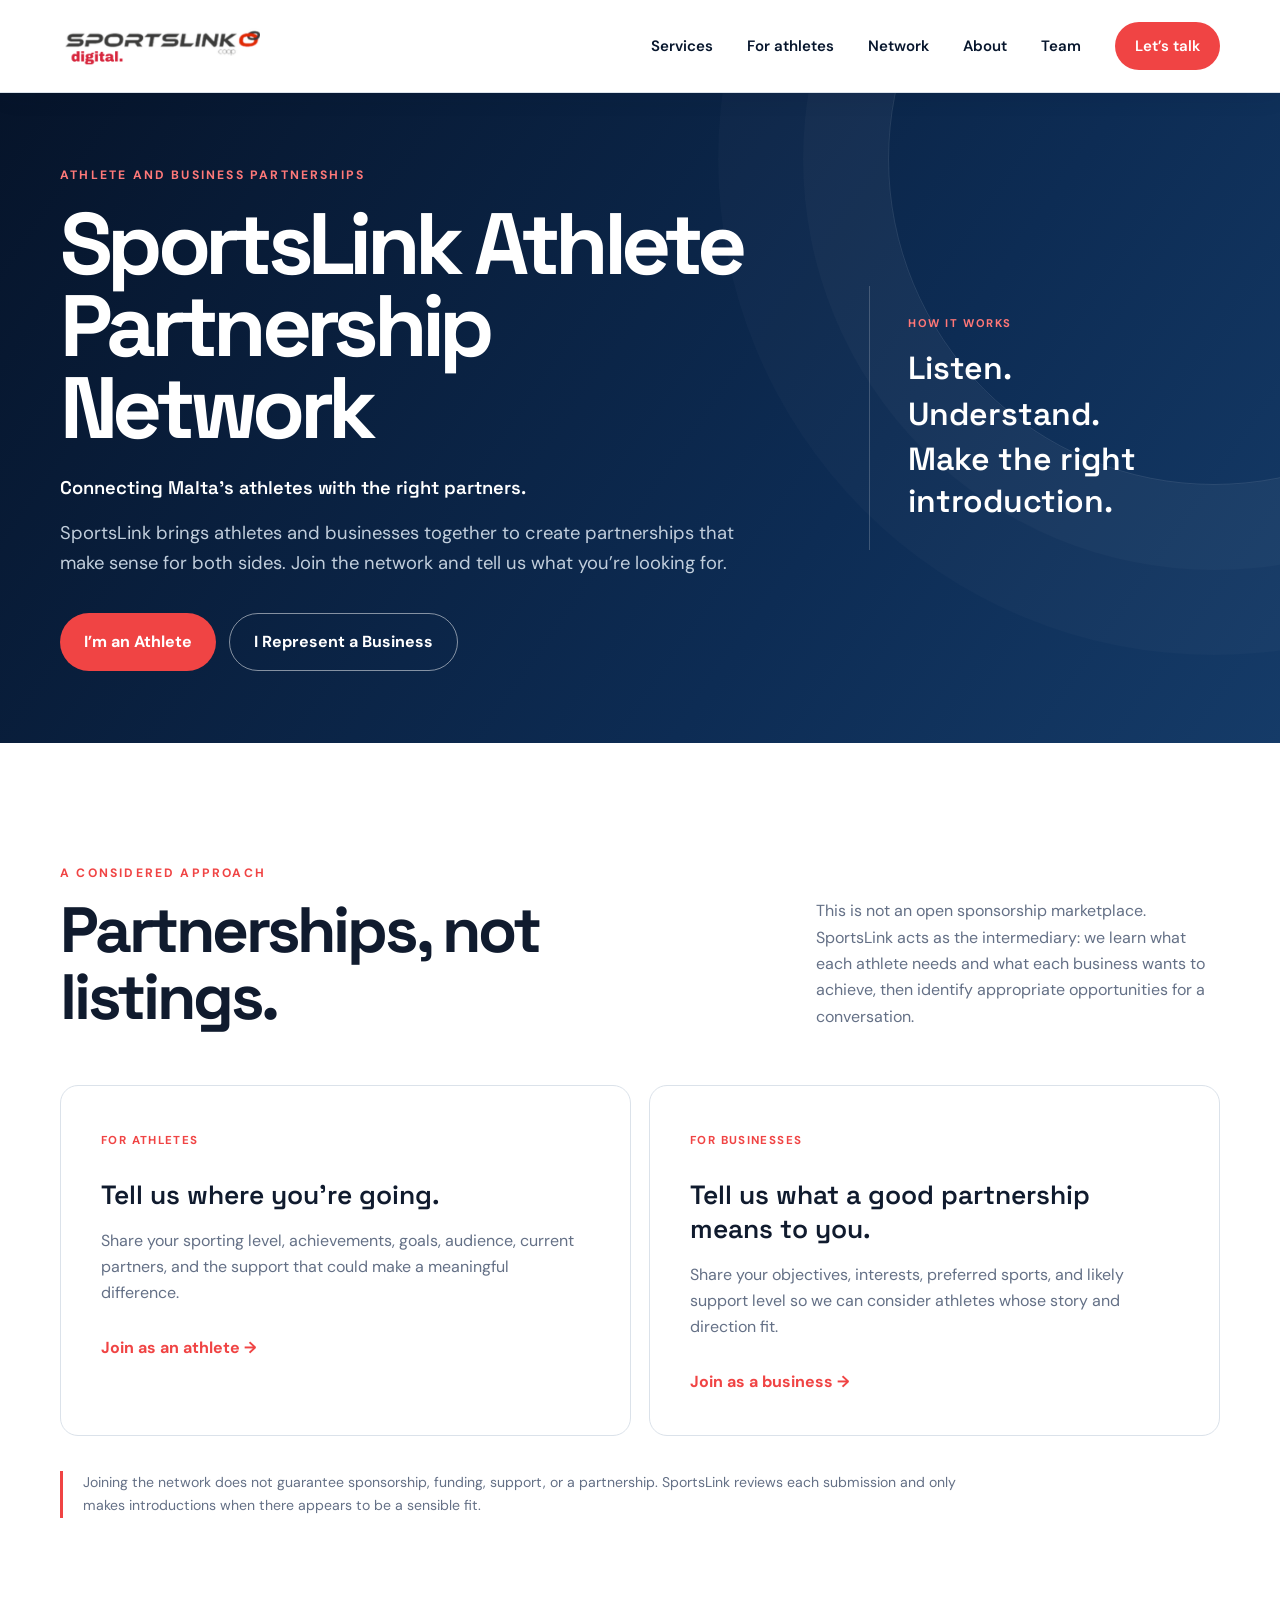
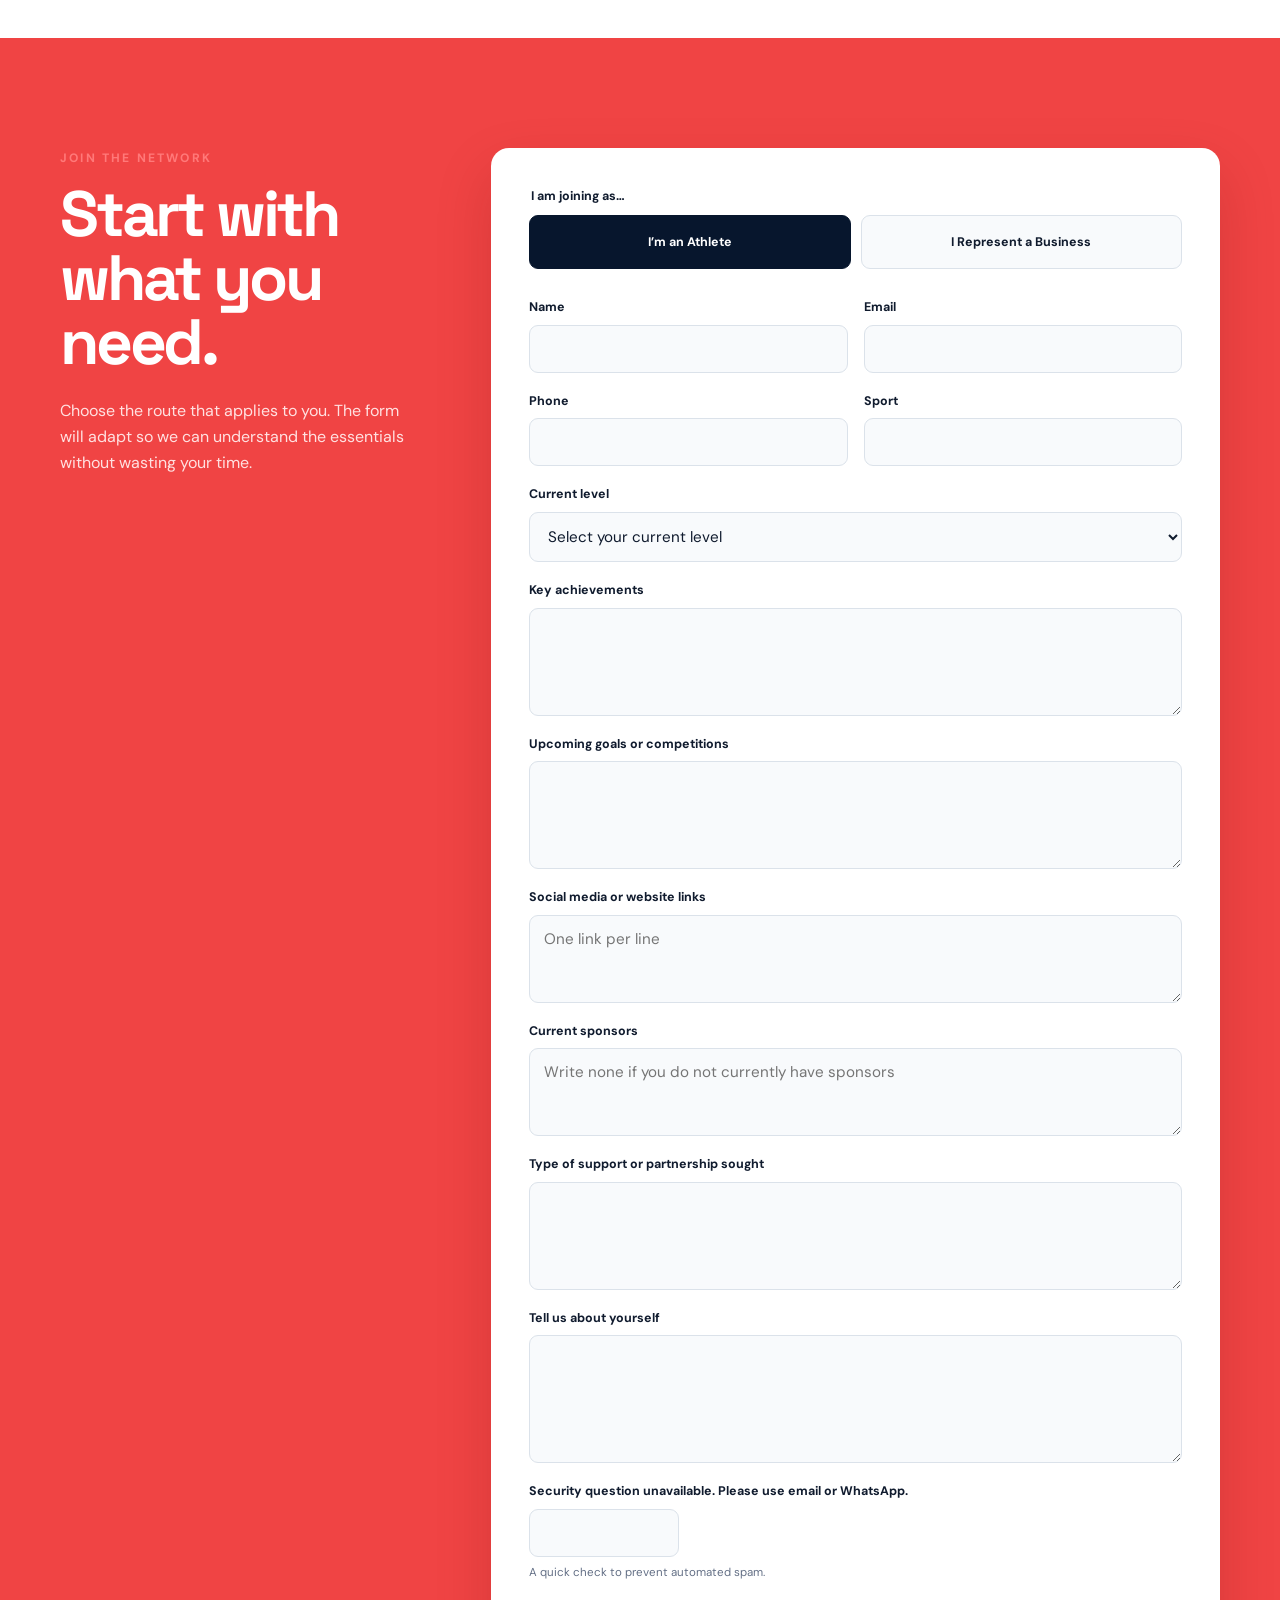
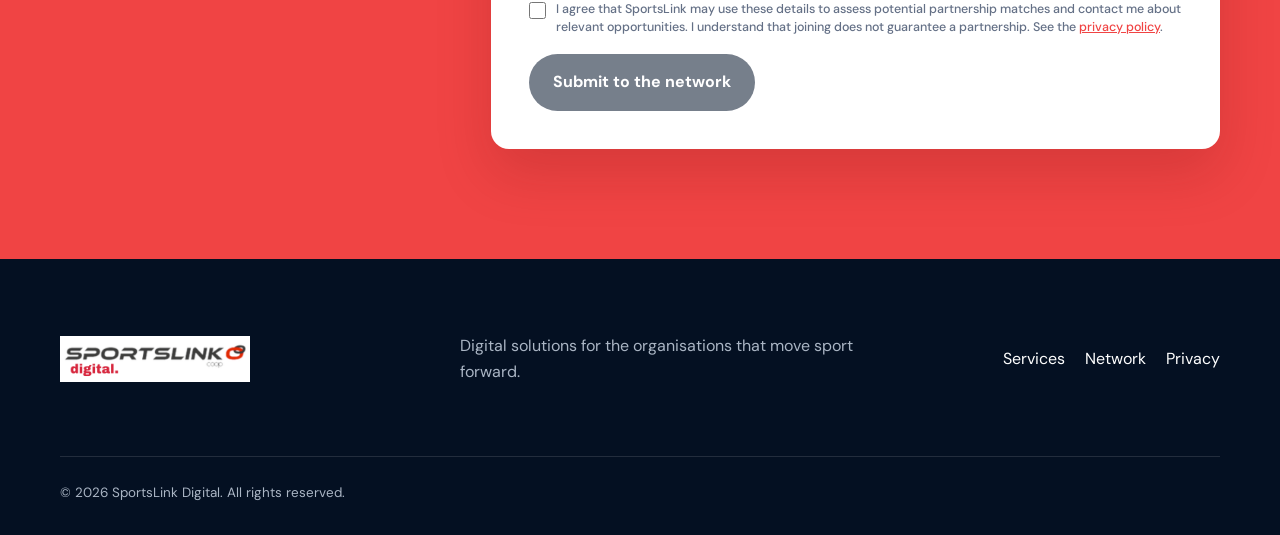
==== network/index.html @ 586a154b "Add Athlete Partnership Network page" ====
<!doctype html>
<html lang="en">
<head>
  <meta charset="utf-8">
  <meta name="viewport" content="width=device-width, initial-scale=1">
  <meta name="description" content="SportsLink connects Malta’s athletes with suitable business partners through carefully matched, commercially sensible partnerships.">
  <meta name="theme-color" content="#091932">
  <link rel="canonical" href="https://sportslink.mt/network/">
  <title>SportsLink Athlete Partnership Network | Malta</title>
  <link rel="icon" href="/assets/images/logo.png">
  <link rel="stylesheet" href="/assets/styles.css?v=9">
</head>
<body class="inner-page network-page">
  <a class="skip-link" href="#main">Skip to content</a>
  <header class="site-header solid">
    <div class="shell nav-wrap">
      <a class="brand" href="/"><img src="/assets/images/logo.png" width="250" height="60" alt="SportsLink Digital"></a>
      <button class="menu-toggle" type="button" aria-expanded="false" aria-controls="site-nav"><span></span><span></span><span></span><span class="sr-only">Open menu</span></button>
      <nav id="site-nav" aria-label="Main navigation"><a href="/services.html">Services</a><a href="/player-social-media.html">For athletes</a><a href="/network/" aria-current="page">Network</a><a href="/#about">About</a><a href="/#team">Team</a><a class="nav-cta" href="/#contact">Let’s talk</a></nav>
    </div>
  </header>

  <main id="main">
    <section class="network-hero">
      <div class="shell network-hero-grid">
        <div>
          <p class="eyebrow light">Athlete and business partnerships</p>
          <h1>SportsLink Athlete Partnership Network</h1>
          <p class="network-proposition">Connecting Malta’s athletes with the right partners.</p>
          <p>SportsLink brings athletes and businesses together to create partnerships that make sense for both sides. Join the network and tell us what you’re looking for.</p>
          <div class="button-row"><a class="button primary" href="#network-form" data-route-link="athlete">I’m an Athlete</a><a class="button secondary" href="#network-form" data-route-link="business">I Represent a Business</a></div>
        </div>
        <div class="network-principle"><span>How it works</span><strong>Listen.</strong><strong>Understand.</strong><strong>Make the right introduction.</strong></div>
      </div>
    </section>

    <section class="section network-explainer">
      <div class="shell">
        <div class="section-heading"><div><p class="eyebrow">A considered approach</p><h2>Partnerships, not listings.</h2></div><p>This is not an open sponsorship marketplace. SportsLink acts as the intermediary: we learn what each athlete needs and what each business wants to achieve, then identify appropriate opportunities for a conversation.</p></div>
        <div class="network-audiences">
          <article><span>For athletes</span><h3>Tell us where you’re going.</h3><p>Share your sporting level, achievements, goals, audience, current partners, and the support that could make a meaningful difference.</p><a href="#network-form" data-route-link="athlete">Join as an athlete <span aria-hidden="true">→</span></a></article>
          <article><span>For businesses</span><h3>Tell us what a good partnership means to you.</h3><p>Share your objectives, interests, preferred sports, and likely support level so we can consider athletes whose story and direction fit.</p><a href="#network-form" data-route-link="business">Join as a business <span aria-hidden="true">→</span></a></article>
        </div>
        <p class="network-note">Joining the network does not guarantee sponsorship, funding, support, or a partnership. SportsLink reviews each submission and only makes introductions when there appears to be a sensible fit.</p>
      </div>
    </section>

    <section class="network-form-section" id="network-form">
      <div class="shell network-form-shell">
        <div class="network-form-intro"><p class="eyebrow light">Join the network</p><h2>Start with what you need.</h2><p>Choose the route that applies to you. The form will adapt so we can understand the essentials without wasting your time.</p></div>
        <form class="contact-form network-form" action="/network-submit.php" method="post">
          <p class="form-status" id="form-status" role="status" aria-live="polite"></p>
          <fieldset class="route-choice">
            <legend>I am joining as…</legend>
            <label><input type="radio" name="route" value="athlete" checked><span>I’m an Athlete</span></label>
            <label><input type="radio" name="route" value="business"><span>I Represent a Business</span></label>
          </fieldset>

          <div class="route-fields" data-fields-for="athlete">
            <div class="form-row"><label>Name<input type="text" name="athlete_name" autocomplete="name" maxlength="100" required></label><label>Email<input type="email" name="athlete_email" autocomplete="email" maxlength="150" required></label></div>
            <div class="form-row"><label>Phone<input type="tel" name="athlete_phone" autocomplete="tel" maxlength="30" required></label><label>Sport<input type="text" name="sport" maxlength="100" required></label></div>
            <label>Current level<select name="current_level" required><option value="">Select your current level</option><option>Development / Youth</option><option>Club</option><option>National</option><option>International</option><option>Professional</option><option>Other</option></select></label>
            <label>Key achievements<textarea name="achievements" rows="4" maxlength="2000" required></textarea></label>
            <label>Upcoming goals or competitions<textarea name="goals" rows="4" maxlength="2000" required></textarea></label>
            <label>Social media or website links<textarea name="athlete_links" rows="3" maxlength="1000" placeholder="One link per line"></textarea></label>
            <label>Current sponsors<textarea name="current_sponsors" rows="3" maxlength="1500" placeholder="Write none if you do not currently have sponsors"></textarea></label>
            <label>Type of support or partnership sought<textarea name="support_sought" rows="4" maxlength="2000" required></textarea></label>
            <label>Tell us about yourself<textarea name="athlete_about" rows="5" maxlength="3000" required></textarea></label>
          </div>

          <div class="route-fields" data-fields-for="business" hidden>
            <div class="form-row"><label>Company<input type="text" name="company" autocomplete="organization" maxlength="150" disabled required></label><label>Contact name<input type="text" name="business_contact" autocomplete="name" maxlength="100" disabled required></label></div>
            <div class="form-row"><label>Role<input type="text" name="business_role" autocomplete="organization-title" maxlength="100" disabled required></label><label>Email<input type="email" name="business_email" autocomplete="email" maxlength="150" disabled required></label></div>
            <div class="form-row"><label>Phone<input type="tel" name="business_phone" autocomplete="tel" maxlength="30" disabled required></label><label>Industry<input type="text" name="industry" maxlength="120" disabled required></label></div>
            <fieldset class="interest-options"><legend>Partnership interests</legend><label><input type="checkbox" name="interests[]" value="Athlete Sponsorship" disabled> Athlete Sponsorship</label><label><input type="checkbox" name="interests[]" value="Brand Ambassador" disabled> Brand Ambassador</label><label><input type="checkbox" name="interests[]" value="Content Partnership" disabled> Content Partnership</label><label><input type="checkbox" name="interests[]" value="Events" disabled> Events</label><label><input type="checkbox" name="interests[]" value="CSR / Community" disabled> CSR / Community</label><label><input type="checkbox" name="interests[]" value="Product / Service Support" disabled> Product / Service Support</label><label><input type="checkbox" name="interests[]" value="Not Sure Yet" disabled> Not Sure Yet</label></fieldset>
            <label>Sports of interest<input type="text" name="sports_interest" maxlength="300" disabled required></label>
            <label>Approximate budget or support level <small>(optional)</small><input type="text" name="budget" maxlength="200" disabled></label>
            <label>Partnership objectives<textarea name="objectives" rows="5" maxlength="2500" disabled required></textarea></label>
            <label>Additional information<textarea name="business_additional" rows="4" maxlength="2500" disabled></textarea></label>
          </div>

          <label class="captcha-field"><span id="captcha-question">Loading security question…</span><input type="number" name="captcha" inputmode="numeric" min="0" max="30" required aria-describedby="captcha-help"><small id="captcha-help">A quick check to prevent automated spam.</small></label>
          <label class="consent"><input type="checkbox" name="privacy" value="yes" required><span>I agree that SportsLink may use these details to assess potential partnership matches and contact me about relevant opportunities. I understand that joining does not guarantee a partnership. See the <a href="/privacy.html">privacy policy</a>.</span></label>
          <div class="website-field" aria-hidden="true"><label>Website<input type="text" name="website" tabindex="-1" autocomplete="off"></label></div>
          <button class="button form-button" type="submit">Submit to the network</button>
        </form>
      </div>
    </section>
  </main>

  <footer><div class="shell footer-grid"><img src="/assets/images/logo.png" width="250" height="60" alt="SportsLink Digital"><p>Digital solutions for the organisations that move sport forward.</p><div class="footer-links"><a href="/services.html">Services</a><a href="/network/">Network</a><a href="/privacy.html">Privacy</a></div><p class="copyright">© <span id="year"></span> SportsLink Digital. All rights reserved.</p></div></footer>
  <script src="/assets/site.js?v=5"></script>
</body>
</html>
---- assets/styles.css ----
@import url('https://fonts.googleapis.com/css2?family=DM+Sans:wght@400;500;600;700&family=Space+Grotesk:wght@500;600;700&display=swap');

:root{--navy:#07162d;--navy-2:#0d2445;--red:#f04444;--red-dark:#d83434;--ice:#eef3f8;--ink:#101b2e;--muted:#647086;--white:#fff;--line:#dbe2ea;--radius:18px;--shell:min(1160px,calc(100% - 40px))}
*{box-sizing:border-box}html{scroll-behavior:smooth}body{margin:0;color:var(--ink);font-family:'DM Sans',Arial,sans-serif;line-height:1.65;background:#fff}img{max-width:100%;height:auto}a{color:inherit;text-decoration:none}button{font:inherit}.shell{width:var(--shell);margin-inline:auto}.sr-only{position:absolute;width:1px;height:1px;padding:0;margin:-1px;overflow:hidden;clip:rect(0,0,0,0);white-space:nowrap;border:0}.skip-link{position:fixed;top:10px;left:10px;z-index:1000;background:#fff;padding:10px 14px;transform:translateY(-150%)}.skip-link:focus{transform:none}.site-header{position:absolute;z-index:20;width:100%;top:0;color:var(--navy);background:#fff;border-bottom:1px solid var(--line);box-shadow:0 4px 22px rgba(7,22,45,.08)}.site-header.solid{position:relative;background:#fff}.nav-wrap{height:92px;display:flex;align-items:center;justify-content:space-between}.brand img{display:block;width:205px}.site-header nav{display:flex;align-items:center;gap:34px;font-weight:600;font-size:.94rem}.site-header nav a{transition:color .2s}.site-header nav a:hover{color:var(--red)}.nav-cta{padding:12px 20px;background:var(--red);color:#fff;border-radius:999px}.site-header nav .nav-cta:hover{color:#fff;background:var(--red-dark)}.menu-toggle{display:none;color:var(--navy);border:0;background:none;padding:8px}.menu-toggle>span:not(.sr-only){display:block;width:25px;height:2px;background:currentColor;margin:5px}
.hero{position:relative;min-height:760px;display:flex;align-items:center;color:#fff;background:linear-gradient(90deg,rgba(4,15,31,.96) 0%,rgba(4,15,31,.78) 53%,rgba(4,15,31,.22) 100%),url('images/hero.jpg') center/cover;overflow:hidden}.hero:after{content:"";position:absolute;inset:0;background:linear-gradient(180deg,transparent 75%,rgba(7,22,45,.55))}.hero-content{position:relative;z-index:2;padding-top:85px}.hero h1{font:700 clamp(3.4rem,7vw,6.5rem)/.96 'Space Grotesk',sans-serif;letter-spacing:-.065em;max-width:900px;margin:20px 0 26px}.hero h1 em{color:#ff5a5a;font-style:normal}.hero-copy{max-width:610px;font-size:1.16rem;color:#d8e0ec;margin:0 0 35px}.eyebrow{text-transform:uppercase;letter-spacing:.18em;color:var(--red);font-size:.76rem;font-weight:700;margin:0 0 14px}.eyebrow.light{color:#ff7979}.button-row{display:flex;gap:13px;flex-wrap:wrap}.button{display:inline-flex;align-items:center;justify-content:center;padding:15px 24px;border-radius:999px;font-weight:700;transition:transform .2s,background .2s}.button:hover{transform:translateY(-2px)}.button.primary{background:var(--red);color:#fff}.button.primary:hover{background:var(--red-dark)}.button.secondary{border:1px solid rgba(255,255,255,.5)}.button.secondary:hover{background:#fff;color:var(--navy)}.hero-shape{position:absolute;width:490px;height:490px;border:1px solid rgba(255,255,255,.1);border-radius:50%;right:-120px;top:150px}.hero-shape:after,.hero-shape:before{content:"";position:absolute;border:inherit;border-radius:inherit;inset:45px}.hero-shape:after{inset:100px}.scroll-cue{position:absolute;z-index:3;bottom:34px;right:calc((100% - min(1160px,calc(100% - 40px)))/2);font-size:.75rem;text-transform:uppercase;letter-spacing:.12em;color:#dce4ee}.scroll-cue span{font-size:1.2rem;margin-left:10px}
.section{padding:120px 0}.section-heading{display:grid;grid-template-columns:1.7fr 1fr;gap:70px;align-items:end;margin-bottom:55px}.section h2,.contact h2{font:700 clamp(2.4rem,5vw,4.4rem)/1.04 'Space Grotesk',sans-serif;letter-spacing:-.05em;margin:0}.section-heading>p{color:var(--muted);margin:0}.service-grid{display:grid;grid-template-columns:repeat(2,1fr);border-top:1px solid var(--line);border-left:1px solid var(--line)}.service-card{min-height:290px;padding:40px;border-right:1px solid var(--line);border-bottom:1px solid var(--line);position:relative;transition:background .25s,color .25s}.service-card:hover,.service-card.featured{background:var(--navy);color:#fff}.service-card.featured{background:var(--red)}.service-number{font:600 .76rem 'Space Grotesk';letter-spacing:.12em;opacity:.55}.service-card h3{font:600 1.6rem 'Space Grotesk';margin:45px 0 12px}.service-card p{color:var(--muted);max-width:450px}.service-card:hover p,.service-card.featured p{color:#e0e6ee}.service-card a{display:inline-block;margin-top:18px;font-weight:700;font-size:.9rem}.service-card a span{margin-left:6px;color:var(--red)}.service-card.featured a span{color:#fff}
.about{background:var(--ice)}.about-grid{display:grid;grid-template-columns:1.05fr 1fr;gap:90px;align-items:center}.about-visual{height:610px;border-radius:var(--radius);position:relative;background:linear-gradient(180deg,transparent 45%,rgba(7,22,45,.75)),url('images/hero.jpg') 62% center/cover}.stat{position:absolute;bottom:25px;left:25px;right:25px;padding:23px;background:rgba(255,255,255,.93);border-radius:12px;display:flex;justify-content:space-between;align-items:center}.stat strong{font:700 1.35rem 'Space Grotesk';color:var(--red)}.stat span{font-size:.9rem;color:var(--muted)}.about-copy .lead{font-size:1.23rem;color:var(--ink);margin:25px 0}.about-copy>p:not(.eyebrow):not(.lead){color:var(--muted)}.ticks{list-style:none;padding:0;margin:28px 0}.ticks li{padding:9px 0 9px 30px;position:relative}.ticks li:before{content:"✓";position:absolute;left:0;color:var(--red);font-weight:700}.text-link{font-weight:700;color:var(--red)}.text-link span{margin-left:8px}
.team{background:var(--navy);color:#fff}.team-heading{display:grid;grid-template-columns:1.7fr 1fr;gap:60px;align-items:end;margin-bottom:55px}.team-heading p{color:#aab8ca;margin:0}.team-grid{display:grid;grid-template-columns:repeat(5,1fr);gap:18px}.team-grid article{padding:0 0 14px;min-width:0}.team-grid img{display:block;width:100%;aspect-ratio:1/1;object-fit:cover;object-position:center;border-radius:14px;margin-bottom:22px;background:var(--navy-2);filter:saturate(.88);transition:transform .25s,filter .25s}.team-grid article:hover img{transform:translateY(-4px);filter:saturate(1)}.team-grid span{color:#ff7373;font-size:.7rem;text-transform:uppercase;letter-spacing:.08em}.team-grid h3{font:600 1.12rem 'Space Grotesk';margin:9px 0}
.faq-grid{display:grid;grid-template-columns:.8fr 1.2fr;gap:100px}.faq-grid>div:first-child>p:last-child{color:var(--muted);max-width:440px}.accordion details{border-top:1px solid var(--line);padding:25px 0}.accordion details:last-child{border-bottom:1px solid var(--line)}.accordion summary{cursor:pointer;list-style:none;font:600 1.15rem 'Space Grotesk';padding-right:35px;position:relative}.accordion summary::-webkit-details-marker{display:none}.accordion summary:after{content:"+";position:absolute;right:4px;font-size:1.5rem;color:var(--red)}.accordion details[open] summary:after{content:"−"}.accordion details p{color:var(--muted);padding-right:35px;margin-bottom:0}
.contact{background:var(--red);color:#fff;padding:100px 0}.contact-grid{display:grid;grid-template-columns:1.2fr .8fr;gap:90px;align-items:center}.contact h2{max-width:680px}.contact-grid>div:first-child>p:last-child{font-size:1.1rem;color:#ffe0e0}.contact-card{background:#fff;color:var(--ink);border-radius:var(--radius);padding:18px 32px}.contact-card a,.contact-card p{display:block;padding:16px 0;margin:0;border-bottom:1px solid var(--line);font-weight:600}.contact-card p:last-child{border-bottom:0}.contact-card span{display:block;color:var(--muted);font-size:.69rem;text-transform:uppercase;letter-spacing:.14em;margin-bottom:3px}footer{background:#041022;color:#aab5c4;padding:58px 0 30px}.footer-grid{display:grid;grid-template-columns:1fr 1.2fr .8fr;gap:40px;align-items:center}.footer-grid>img{width:190px}.footer-links{display:flex;justify-content:flex-end;gap:20px;color:#fff}.copyright{grid-column:1/-1;border-top:1px solid rgba(255,255,255,.12);margin:15px 0 0;padding-top:25px;font-size:.84rem}
.policy{max-width:800px;padding-top:90px;padding-bottom:110px}.policy h1{font:700 clamp(3rem,6vw,5.4rem)/1 'Space Grotesk';letter-spacing:-.06em;margin:0 0 15px}.policy h2{font:600 1.4rem 'Space Grotesk';margin:36px 0 10px}.policy p{color:var(--muted)}.policy .updated{font-size:.85rem;margin-bottom:55px}.policy a{color:var(--red);text-decoration:underline}
@media(max-width:850px){.site-header nav{display:none;position:absolute;top:92px;left:0;right:0;padding:24px 20px 30px;background:#fff;border-top:1px solid var(--line);box-shadow:0 12px 22px rgba(7,22,45,.1);flex-direction:column;align-items:flex-start}.site-header nav.open{display:flex}.menu-toggle{display:block}.hero{min-height:700px}.section{padding:85px 0}.section-heading,.about-grid,.team-heading,.faq-grid,.contact-grid{grid-template-columns:1fr;gap:35px}.about-grid{gap:55px}.about-visual{height:470px}.team-grid{grid-template-columns:repeat(2,1fr);gap:25px 16px}.footer-grid{grid-template-columns:1fr}.footer-links{justify-content:flex-start}.copyright{grid-column:auto}.scroll-cue{display:none}}
@media(max-width:560px){:root{--shell:min(100% - 28px,1160px)}.nav-wrap{height:78px}.brand img{width:175px}.site-header nav{top:78px}.hero{min-height:680px}.hero h1{font-size:3.2rem}.hero-content{padding-top:70px}.service-grid{grid-template-columns:1fr}.service-card{padding:30px;min-height:270px}.section{padding:70px 0}.about-visual{height:380px}.stat{flex-direction:column;align-items:flex-start;gap:3px}.team-grid{grid-template-columns:1fr 1fr}.team-grid article{min-height:135px}.contact-card{padding:15px 22px}.footer-grid{gap:24px}}
@media(prefers-reduced-motion:reduce){html{scroll-behavior:auto}*,*:before,*:after{transition:none!important}}

.player-social{position:relative;overflow:hidden;background:linear-gradient(135deg,#07162d,#0e2a50);color:#fff}.player-social:before{content:"";position:absolute;width:520px;height:520px;border:1px solid rgba(255,255,255,.07);border-radius:50%;left:-250px;bottom:-260px}.player-grid{display:grid;grid-template-columns:1fr .85fr;gap:90px;align-items:center}.player-copy h2{max-width:690px}.player-lead{max-width:660px;color:#b8c5d6;font-size:1.1rem;margin:25px 0 32px}.player-services{display:grid;grid-template-columns:1fr 1fr;gap:0 28px;margin:0 0 38px}.player-services div{display:flex;gap:13px;align-items:center;padding:15px 0;border-top:1px solid rgba(255,255,255,.14)}.player-services strong{font:600 .72rem 'Space Grotesk';color:#ff7474}.player-services span{font-size:.9rem}.player-feature{position:relative;min-height:580px;display:flex;align-items:flex-end;justify-content:center}.player-feature>img{position:relative;z-index:2;width:min(100%,560px);object-fit:contain;filter:drop-shadow(0 20px 35px rgba(0,0,0,.35))}.player-halo{position:absolute;width:430px;height:430px;top:25px;right:0;border-radius:50%;background:var(--red);opacity:.9}.player-label{position:absolute;z-index:3;left:-20px;bottom:5px;background:#fff;color:var(--ink);border-radius:14px;padding:20px 24px;min-width:245px;box-shadow:0 18px 45px rgba(0,0,0,.25)}.player-label>span{color:var(--red);font-size:.67rem;text-transform:uppercase;letter-spacing:.12em;font-weight:700}.player-label h3{font:700 1.55rem 'Space Grotesk';margin:3px 0}.player-label p{color:var(--muted);font-size:.84rem;margin:0 0 10px}.player-label a{font-size:.78rem;font-weight:700;color:var(--red)}
.service-card-wide{grid-column:1/-1;min-height:250px;background:linear-gradient(100deg,#fff 0%,#fff 65%,var(--ice) 100%)}.service-card-wide h3{margin-top:32px}.service-card-wide p{max-width:820px}.service-card-wide .service-byline{margin:8px 0 0;color:var(--red);font-size:.82rem;font-weight:700}.service-card-wide:hover .service-byline{color:#ff8585}
@media(max-width:850px){.player-grid{grid-template-columns:1fr;gap:45px}.player-feature{min-height:500px;max-width:600px;width:100%;margin:auto}.player-label{left:0}.player-halo{right:8%}}
@media(max-width:560px){.player-services{grid-template-columns:1fr}.player-feature{min-height:405px}.player-halo{width:310px;height:310px;top:10px}.player-label{padding:16px 18px;min-width:215px}}

/* Service detail pages */
.inner-page .site-header{position:relative}.page-hero{padding:110px 0;background:linear-gradient(110deg,rgba(7,22,45,.98),rgba(7,22,45,.74)),url('images/hero-v2.jpg') center/cover;color:#fff}.page-hero h1,.athlete-hero h1{font:700 clamp(3.5rem,7vw,6.8rem)/.95 'Space Grotesk',sans-serif;letter-spacing:-.065em;max-width:950px;margin:14px 0 26px}.page-hero>div>p:last-child{max-width:680px;color:#c3cfdd;font-size:1.15rem}.service-list article{display:grid;grid-template-columns:100px 1fr;gap:35px;padding:55px 0;border-top:1px solid var(--line)}.service-list article:last-child{border-bottom:1px solid var(--line)}.service-list article>span{font:600 .8rem 'Space Grotesk';color:var(--red);letter-spacing:.12em}.service-list h2,.intro-split h2,.outcomes h2,.process h2,.mentor h2,.case-study h2,.inner-cta h2{font:700 clamp(2.25rem,4.5vw,4rem)/1.04 'Space Grotesk',sans-serif;letter-spacing:-.045em;margin:0}.service-list article div>p{max-width:760px;color:var(--muted);font-size:1.08rem}.service-list ul{display:flex;gap:12px 35px;flex-wrap:wrap;padding:0;list-style:none}.service-list li{position:relative;padding-left:20px;font-size:.9rem;font-weight:600}.service-list li:before{content:"•";position:absolute;left:0;color:var(--red)}.service-list .specialist{background:var(--ice);margin-top:30px;padding:55px 40px;border:0;border-radius:var(--radius)}.inline-actions{display:flex;gap:12px;flex-wrap:wrap;margin-top:28px}.dark-outline{border:1px solid var(--navy);color:var(--navy)}.dark-outline:hover{background:var(--navy);color:#fff}.inner-cta{padding:85px 0;background:var(--red);color:#fff}.inner-cta>.shell{display:flex;align-items:center;justify-content:space-between;gap:40px}.light-button{background:#fff;color:var(--red);white-space:nowrap}.intro-split>.shell{display:grid;grid-template-columns:1fr 1fr;gap:90px}.intro-split .lead,.case-study .lead{font-size:1.2rem;color:var(--ink);margin-top:0}.intro-split div>div:last-child p:not(.lead),.case-study div>div:last-child p:not(.lead){color:var(--muted)}.outcomes,.process{background:var(--ice)}.outcomes>.shell>h2,.process>.shell>h2{max-width:760px;margin-bottom:50px}.outcome-grid{display:grid;grid-template-columns:repeat(3,1fr);gap:16px}.outcome-grid article,.process-grid article{background:#fff;border-radius:14px;padding:30px}.outcome-grid span,.process-grid strong{font:600 .72rem 'Space Grotesk';color:var(--red);letter-spacing:.1em}.outcome-grid h3,.process-grid h3{font:600 1.25rem 'Space Grotesk';margin:28px 0 8px}.outcome-grid p,.process-grid p{color:var(--muted);font-size:.9rem;margin-bottom:0}.mentor-grid,.case-grid{display:grid;grid-template-columns:.8fr 1fr;gap:85px;align-items:center}.mentor-grid>img{width:100%;max-width:500px;aspect-ratio:1/1;object-fit:cover;border-radius:var(--radius)}.mentor-role{color:var(--red);font-weight:700}.mentor-grid div>p:not(.eyebrow):not(.mentor-role){color: Argent var(--muted);max-width:600px;margin-bottom:28px}.athlete-hero{background:linear-gradient(135deg,#07162d,#0e2a50);color:#fff;overflow:hidden}.athlete-hero-grid{min-height:690px;display:grid;grid-template-columns:1fr .8fr;gap:50px;align-items:center}.athlete-hero-grid>div:first-child{position:relative;z-index:3}.athlete-hero-grid>div:first-child>p:not(.eyebrow){max-width:650px;color:#b8c5d6;font-size:1.12rem;margin-bottom:30px}.athlete-art{position:relative;height:100%;display:flex;align-items:flex-end}.athlete-art>div{position:absolute;width:480px;height:480px;right:-20px;top:100px;border-radius:50%;background:var(--red)}.athlete-art img{position:relative;z-index:2;width:600px;max-width:none;filter:drop-shadow(0 20px 35px rgba(0,0,0,.4))}.process-grid{display:grid;grid-template-columns:repeat(4,1fr);gap:16px}.case-study{background:#fff}.case-image{background:var(--navy);border-radius:var(--radius);overflow:hidden;display:flex;align-items:flex-end;justify-content:center}.case-image img{width:100%;display:block}.case-study .text-link{display:inline-block;margin-top:15px}
@media(max-width:850px){.page-hero{padding:85px 0}.intro-split>.shell,.mentor-grid,.case-grid,.athlete-hero-grid{grid-template-columns:1fr;gap:45px}.outcome-grid{grid-template-columns:1fr 1fr}.process-grid{grid-template-columns:1fr 1fr}.athlete-hero-grid{padding-top:85px}.athlete-art{min-height:500px;max-width:600px}.athlete-art img{width:100%;max-width:600px}.inner-cta>.shell{align-items:flex-start;flex-direction:column}}
@media(max-width:560px){.service-list article{grid-template-columns:1fr;gap:12px;padding:40px 0}.service-list .specialist{padding:35px 24px}.outcome-grid,.process-grid{grid-template-columns:1fr}.athlete-art{min-height:400px}.athlete-art>div{width:320px;height:320px;top:50px}.inner-cta{padding:65px 0}}
.mentor-grid div>p:not(.eyebrow):not(.mentor-role){color:var(--muted)}

/* Contact form */
.contact-grid{grid-template-columns:.8fr 1.2fr}.contact-intro{align-self:start}.contact-card{margin-top:30px}.contact-form{background:#fff;color:var(--ink);border-radius:var(--radius);padding:34px;box-shadow:0 24px 55px rgba(112,15,15,.2)}.contact-form label{display:block;color:var(--ink);font-size:.78rem;font-weight:700;margin-bottom:18px}.form-row{display:grid;grid-template-columns:1fr 1fr;gap:16px}.contact-form input,.contact-form select,.contact-form textarea{display:block;width:100%;margin-top:7px;padding:13px 14px;border:1px solid var(--line);border-radius:9px;background:#f8fafc;color:var(--ink);font:400 .95rem 'DM Sans',Arial,sans-serif;outline:none;transition:border-color .2s,box-shadow .2s}.contact-form input:focus,.contact-form select:focus,.contact-form textarea:focus{border-color:var(--red);box-shadow:0 0 0 3px rgba(240,68,68,.12)}.contact-form textarea{resize:vertical}.contact-form .consent{display:flex;gap:10px;align-items:flex-start;font-weight:500;color:var(--muted);line-height:1.45}.contact-form .consent input{width:17px;height:17px;flex:0 0 auto;margin:2px 0 0;accent-color:var(--red)}.contact-form .consent a{color:var(--red);text-decoration:underline}.form-button{border:0;background:var(--navy);color:#fff;cursor:pointer}.form-button:hover{background:var(--navy-2)}.website-field{position:absolute;left:-10000px;width:1px;height:1px;overflow:hidden}.form-status{display:none;border-radius:8px;padding:11px 13px;margin:0 0 18px;font-size:.88rem;font-weight:600}.form-status.success{display:block;color:#17633b;background:#e7f7ee}.form-status.error{display:block;color:#922d2d;background:#fdeaea}
@media(max-width:850px){.contact-grid{grid-template-columns:1fr}.contact-form{padding:28px}}
@media(max-width:560px){.form-row{grid-template-columns:1fr}.contact-form{padding:23px}}
.contact .eyebrow.light{color:#fff}
.captcha-field small{display:block;margin-top:6px;color:var(--muted);font-size:.72rem;font-weight:400}.captcha-field input{max-width:150px}.form-button:disabled{opacity:.55;cursor:not-allowed}

/* Athlete Partnership Network */
.network-hero{position:relative;overflow:hidden;background:linear-gradient(125deg,#06142a 0%,#0d2c54 65%,#153b68 100%);color:#fff}.network-hero:after{content:"";position:absolute;width:650px;height:650px;right:-260px;top:-260px;border-radius:50%;border:1px solid rgba(255,255,255,.11);box-shadow:0 0 0 85px rgba(255,255,255,.025),0 0 0 170px rgba(255,255,255,.02)}.network-hero-grid{position:relative;z-index:2;min-height:650px;display:grid;grid-template-columns:1.35fr .65fr;gap:80px;align-items:center}.network-hero h1{font:700 clamp(3.4rem,6.8vw,6.7rem)/.94 'Space Grotesk',sans-serif;letter-spacing:-.065em;max-width:900px;margin:18px 0 28px}.network-hero-grid>div:first-child>p:not(.eyebrow){max-width:720px;color:#c1cedc;font-size:1.15rem;margin-bottom:34px}.network-principle{border-left:1px solid rgba(255,255,255,.2);padding:28px 0 28px 38px;display:flex;flex-direction:column;gap:4px}.network-principle span{color:#ff7777;font-size:.7rem;text-transform:uppercase;letter-spacing:.14em;font-weight:700;margin-bottom:12px}.network-principle strong{font:600 clamp(1.35rem,2.5vw,2rem) 'Space Grotesk';line-height:1.3}.network-audiences{display:grid;grid-template-columns:1fr 1fr;gap:18px}.network-audiences article{padding:40px;border:1px solid var(--line);border-radius:var(--radius);transition:transform .2s,border-color .2s}.network-audiences article:hover{transform:translateY(-4px);border-color:#f0a4a4}.network-audiences article>span{color:var(--red);font-size:.72rem;text-transform:uppercase;letter-spacing:.12em;font-weight:700}.network-audiences h3{font:600 1.65rem 'Space Grotesk';margin:25px 0 12px}.network-audiences p{color:var(--muted)}.network-audiences a{display:inline-block;color:var(--red);font-weight:700;margin-top:12px}.network-note{max-width:900px;margin:35px 0 0;padding-left:20px;border-left:3px solid var(--red);color:var(--muted);font-size:.88rem}.network-form-section{padding:110px 0;background:var(--red);color:#fff}.network-form-shell{display:grid;grid-template-columns:.65fr 1.35fr;gap:80px;align-items:start}.network-form-intro{position:sticky;top:30px}.network-form-intro h2{font:700 clamp(2.7rem,5vw,4.5rem)/1 'Space Grotesk';letter-spacing:-.05em;margin:12px 0 24px}.network-form-intro>p:last-child{color:#ffe1e1}.network-form{padding:38px}.route-choice{display:grid;grid-template-columns:1fr 1fr;gap:10px;border:0;padding:0;margin:0 0 28px}.route-choice legend,.interest-options legend{font-size:.78rem;font-weight:700;margin-bottom:9px}.route-choice label{margin:0;cursor:pointer}.route-choice input{position:absolute;opacity:0;pointer-events:none}.route-choice label>span{display:flex;align-items:center;justify-content:center;min-height:54px;padding:12px;border:1px solid var(--line);border-radius:9px;background:#f8fafc;text-align:center;font-weight:700;transition:background .2s,color .2s,border-color .2s}.route-choice input:checked+span{background:var(--navy);border-color:var(--navy);color:#fff}.route-fields[hidden]{display:none}.interest-options{border:1px solid var(--line);border-radius:9px;padding:18px;margin:0 0 18px}.interest-options legend{padding:0 7px}.interest-options label{display:inline-flex;align-items:center;gap:7px;width:49%;font-weight:500;color:var(--muted);margin:7px 0}.interest-options input{width:16px;height:16px;flex:0 0 auto;margin:0;accent-color:var(--red)}.network-form label small{font-weight:400;color:var(--muted)}
.network-proposition{font:600 clamp(1.35rem,2.4vw,2rem)/1.25 'Space Grotesk';color:#fff!important;margin-bottom:14px!important}
@media(max-width:900px){.network-hero-grid,.network-form-shell{grid-template-columns:1fr;gap:45px}.network-hero-grid{padding:90px 0}.network-principle{max-width:500px}.network-form-intro{position:static}.network-audiences{grid-template-columns:1fr}}
@media(max-width:560px){.network-hero-grid{padding:70px 0}.network-hero h1{font-size:3.15rem}.network-audiences article{padding:30px 25px}.network-form-section{padding:70px 0}.network-form{padding:23px}.route-choice{grid-template-columns:1fr}.interest-options label{width:100%}}

/* Versioned hero asset avoids stale browser/CDN caches after artwork updates. */
.hero{background-image:linear-gradient(90deg,rgba(4,15,31,.96) 0%,rgba(4,15,31,.78) 53%,rgba(4,15,31,.22) 100%),url('images/hero-v2.jpg')}
.about-visual{background-image:linear-gradient(180deg,transparent 45%,rgba(7,22,45,.75)),url('images/hero-v2.jpg')}
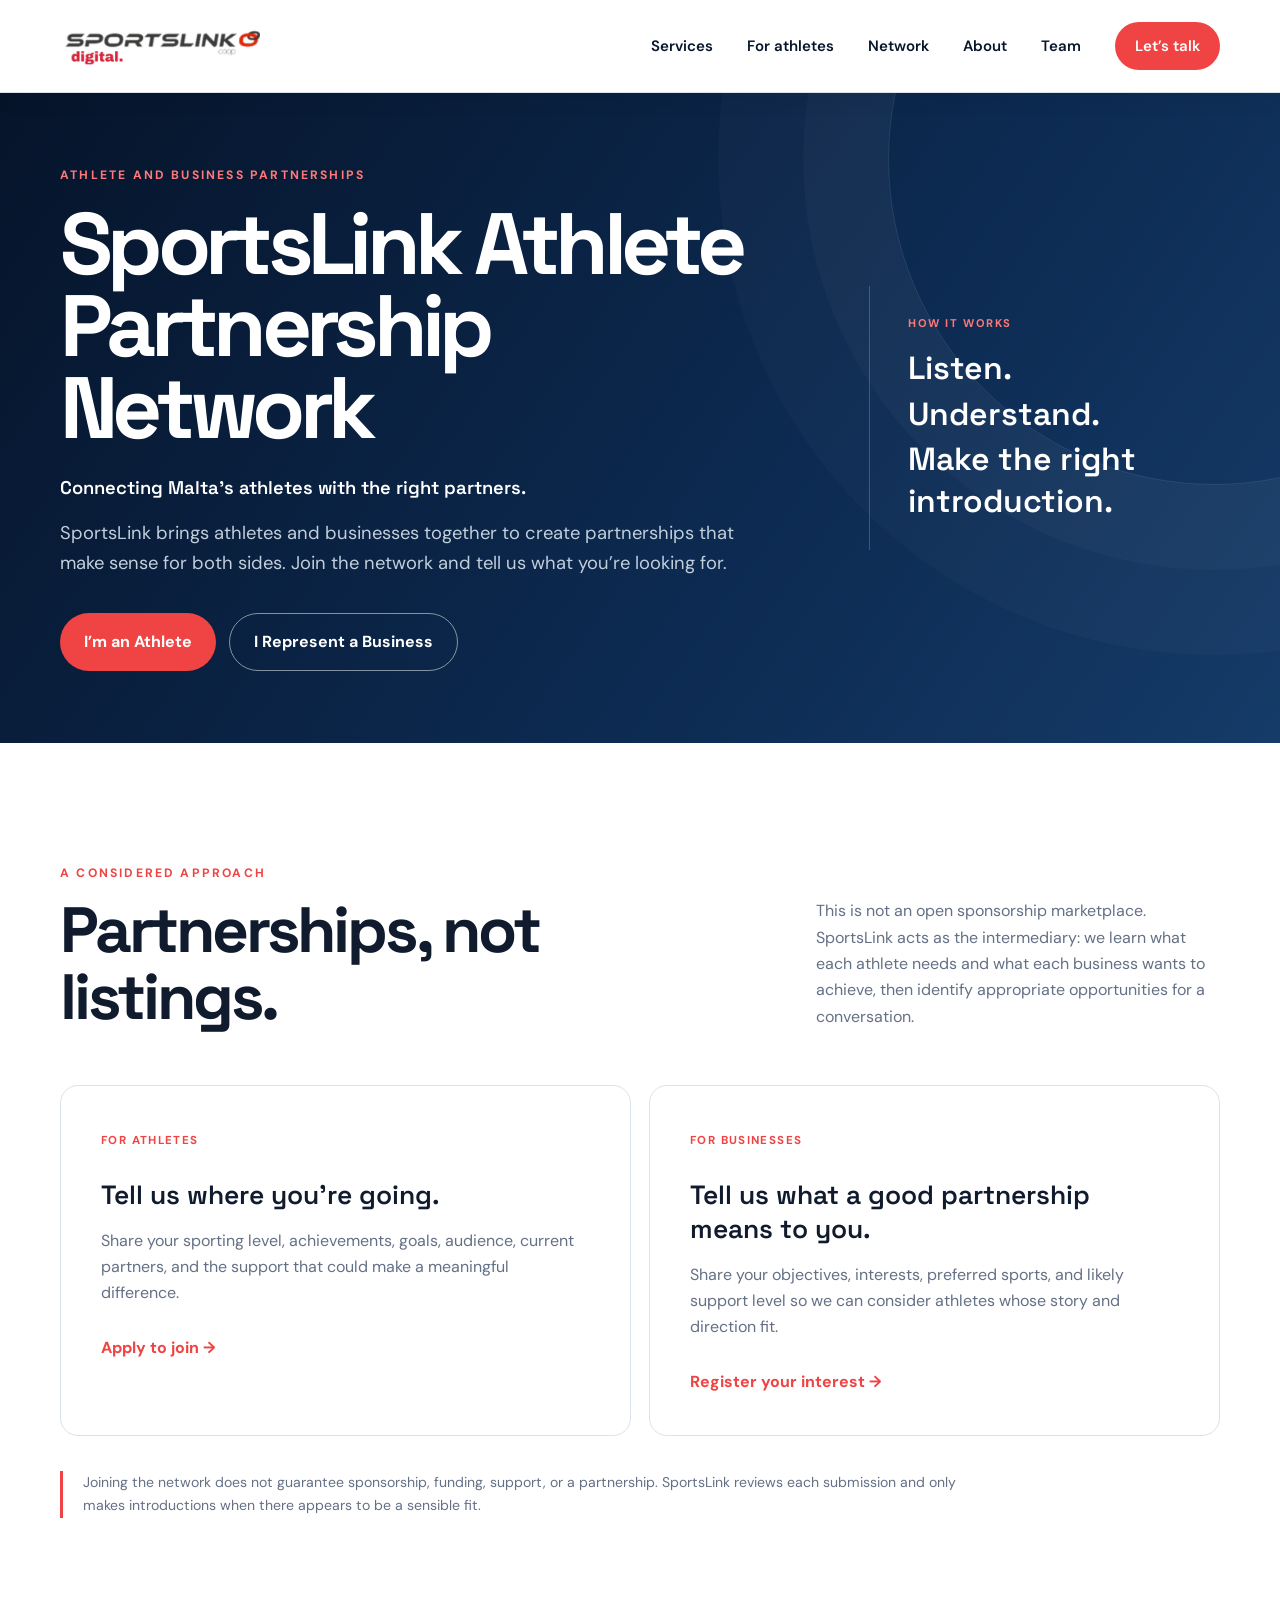
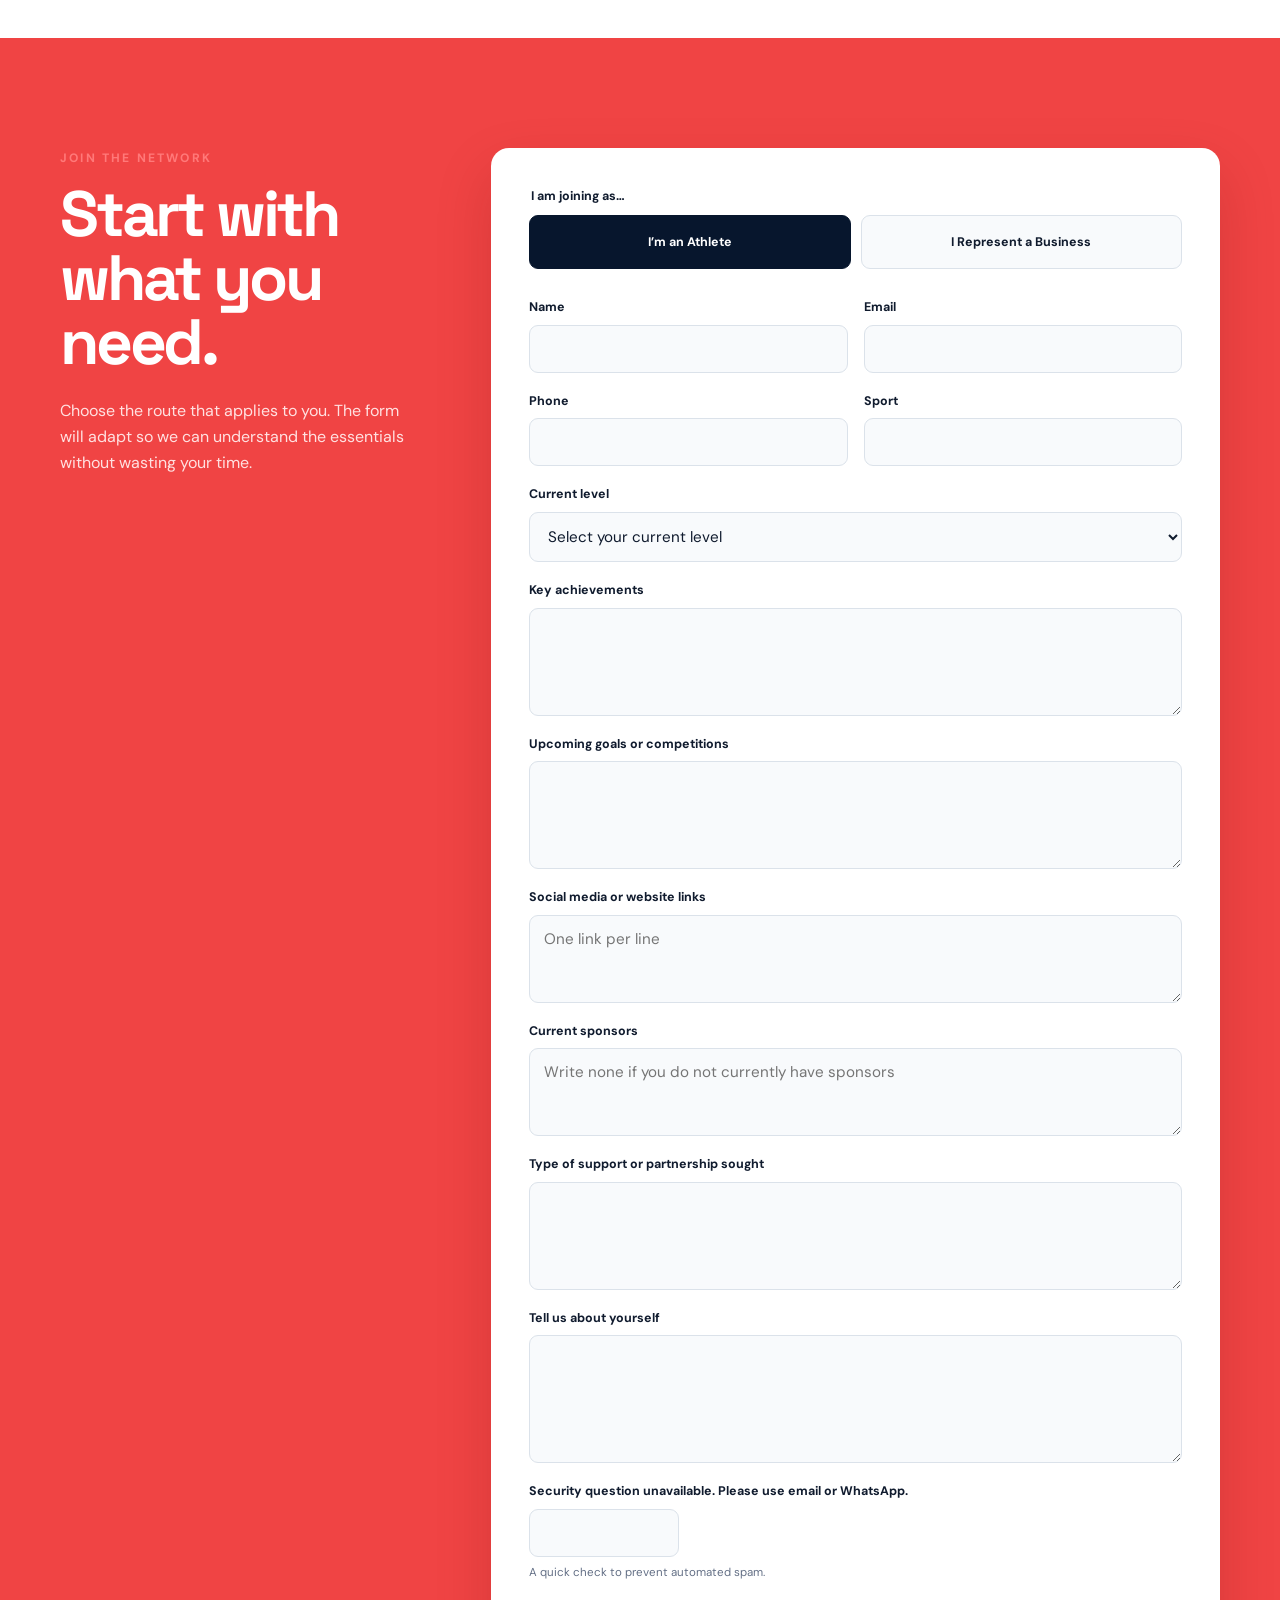
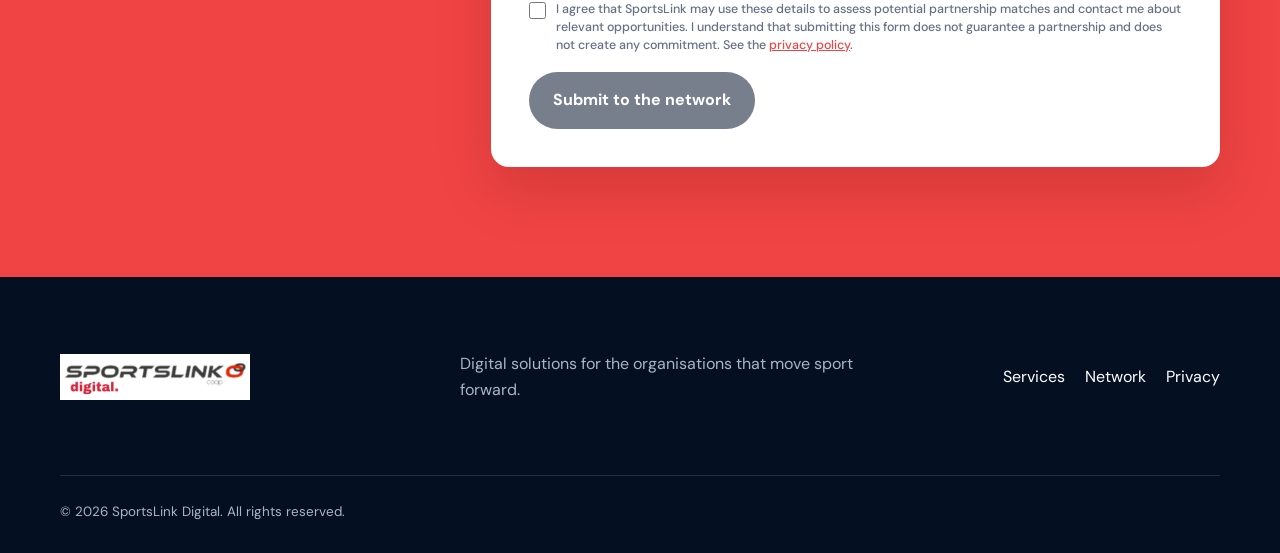
==== commit 80d3de09: "Connect existing journeys to SportsLink Network" ====
--- a/network/index.html
+++ b/network/index.html
@@ -8,7 +8,7 @@
   <link rel="canonical" href="https://sportslink.mt/network/">
   <title>SportsLink Athlete Partnership Network | Malta</title>
   <link rel="icon" href="/assets/images/logo.png">
-  <link rel="stylesheet" href="/assets/styles.css?v=9">
+  <link rel="stylesheet" href="/assets/styles.css?v=10">
 </head>
 <body class="inner-page network-page">
   <a class="skip-link" href="#main">Skip to content</a>
@@ -28,7 +28,7 @@
           <h1>SportsLink Athlete Partnership Network</h1>
           <p class="network-proposition">Connecting Malta’s athletes with the right partners.</p>
           <p>SportsLink brings athletes and businesses together to create partnerships that make sense for both sides. Join the network and tell us what you’re looking for.</p>
-          <div class="button-row"><a class="button primary" href="#network-form" data-route-link="athlete">I’m an Athlete</a><a class="button secondary" href="#network-form" data-route-link="business">I Represent a Business</a></div>
+          <div class="button-row"><a class="button primary" href="?route=athlete#network-form" data-route-link="athlete">I’m an Athlete</a><a class="button secondary" href="?route=business#network-form" data-route-link="business">I Represent a Business</a></div>
         </div>
         <div class="network-principle"><span>How it works</span><strong>Listen.</strong><strong>Understand.</strong><strong>Make the right introduction.</strong></div>
       </div>
@@ -38,8 +38,8 @@
       <div class="shell">
         <div class="section-heading"><div><p class="eyebrow">A considered approach</p><h2>Partnerships, not listings.</h2></div><p>This is not an open sponsorship marketplace. SportsLink acts as the intermediary: we learn what each athlete needs and what each business wants to achieve, then identify appropriate opportunities for a conversation.</p></div>
         <div class="network-audiences">
-          <article><span>For athletes</span><h3>Tell us where you’re going.</h3><p>Share your sporting level, achievements, goals, audience, current partners, and the support that could make a meaningful difference.</p><a href="#network-form" data-route-link="athlete">Join as an athlete <span aria-hidden="true">→</span></a></article>
-          <article><span>For businesses</span><h3>Tell us what a good partnership means to you.</h3><p>Share your objectives, interests, preferred sports, and likely support level so we can consider athletes whose story and direction fit.</p><a href="#network-form" data-route-link="business">Join as a business <span aria-hidden="true">→</span></a></article>
+          <article><span>For athletes</span><h3>Tell us where you’re going.</h3><p>Share your sporting level, achievements, goals, audience, current partners, and the support that could make a meaningful difference.</p><a href="?route=athlete#network-form" data-route-link="athlete">Apply to join <span aria-hidden="true">→</span></a></article>
+          <article><span>For businesses</span><h3>Tell us what a good partnership means to you.</h3><p>Share your objectives, interests, preferred sports, and likely support level so we can consider athletes whose story and direction fit.</p><a href="?route=business#network-form" data-route-link="business">Register your interest <span aria-hidden="true">→</span></a></article>
         </div>
         <p class="network-note">Joining the network does not guarantee sponsorship, funding, support, or a partnership. SportsLink reviews each submission and only makes introductions when there appears to be a sensible fit.</p>
       </div>
@@ -80,7 +80,7 @@
           </div>
 
           <label class="captcha-field"><span id="captcha-question">Loading security question…</span><input type="number" name="captcha" inputmode="numeric" min="0" max="30" required aria-describedby="captcha-help"><small id="captcha-help">A quick check to prevent automated spam.</small></label>
-          <label class="consent"><input type="checkbox" name="privacy" value="yes" required><span>I agree that SportsLink may use these details to assess potential partnership matches and contact me about relevant opportunities. I understand that joining does not guarantee a partnership. See the <a href="/privacy.html">privacy policy</a>.</span></label>
+          <label class="consent"><input type="checkbox" name="privacy" value="yes" required><span>I agree that SportsLink may use these details to assess potential partnership matches and contact me about relevant opportunities. I understand that submitting this form does not guarantee a partnership and does not create any commitment. See the <a href="/privacy.html">privacy policy</a>.</span></label>
           <div class="website-field" aria-hidden="true"><label>Website<input type="text" name="website" tabindex="-1" autocomplete="off"></label></div>
           <button class="button form-button" type="submit">Submit to the network</button>
         </form>
@@ -89,6 +89,6 @@
   </main>
 
   <footer><div class="shell footer-grid"><img src="/assets/images/logo.png" width="250" height="60" alt="SportsLink Digital"><p>Digital solutions for the organisations that move sport forward.</p><div class="footer-links"><a href="/services.html">Services</a><a href="/network/">Network</a><a href="/privacy.html">Privacy</a></div><p class="copyright">© <span id="year"></span> SportsLink Digital. All rights reserved.</p></div></footer>
-  <script src="/assets/site.js?v=5"></script>
+  <script src="/assets/site.js?v=6"></script>
 </body>
 </html>
--- a/assets/styles.css
+++ b/assets/styles.css
@@ -32,9 +32,10 @@
 .captcha-field small{display:block;margin-top:6px;color:var(--muted);font-size:.72rem;font-weight:400}.captcha-field input{max-width:150px}.form-button:disabled{opacity:.55;cursor:not-allowed}
 
 /* Athlete Partnership Network */
-.network-hero{position:relative;overflow:hidden;background:linear-gradient(125deg,#06142a 0%,#0d2c54 65%,#153b68 100%);color:#fff}.network-hero:after{content:"";position:absolute;width:650px;height:650px;right:-260px;top:-260px;border-radius:50%;border:1px solid rgba(255,255,255,.11);box-shadow:0 0 0 85px rgba(255,255,255,.025),0 0 0 170px rgba(255,255,255,.02)}.network-hero-grid{position:relative;z-index:2;min-height:650px;display:grid;grid-template-columns:1.35fr .65fr;gap:80px;align-items:center}.network-hero h1{font:700 clamp(3.4rem,6.8vw,6.7rem)/.94 'Space Grotesk',sans-serif;letter-spacing:-.065em;max-width:900px;margin:18px 0 28px}.network-hero-grid>div:first-child>p:not(.eyebrow){max-width:720px;color:#c1cedc;font-size:1.15rem;margin-bottom:34px}.network-principle{border-left:1px solid rgba(255,255,255,.2);padding:28px 0 28px 38px;display:flex;flex-direction:column;gap:4px}.network-principle span{color:#ff7777;font-size:.7rem;text-transform:uppercase;letter-spacing:.14em;font-weight:700;margin-bottom:12px}.network-principle strong{font:600 clamp(1.35rem,2.5vw,2rem) 'Space Grotesk';line-height:1.3}.network-audiences{display:grid;grid-template-columns:1fr 1fr;gap:18px}.network-audiences article{padding:40px;border:1px solid var(--line);border-radius:var(--radius);transition:transform .2s,border-color .2s}.network-audiences article:hover{transform:translateY(-4px);border-color:#f0a4a4}.network-audiences article>span{color:var(--red);font-size:.72rem;text-transform:uppercase;letter-spacing:.12em;font-weight:700}.network-audiences h3{font:600 1.65rem 'Space Grotesk';margin:25px 0 12px}.network-audiences p{color:var(--muted)}.network-audiences a{display:inline-block;color:var(--red);font-weight:700;margin-top:12px}.network-note{max-width:900px;margin:35px 0 0;padding-left:20px;border-left:3px solid var(--red);color:var(--muted);font-size:.88rem}.network-form-section{padding:110px 0;background:var(--red);color:#fff}.network-form-shell{display:grid;grid-template-columns:.65fr 1.35fr;gap:80px;align-items:start}.network-form-intro{position:sticky;top:30px}.network-form-intro h2{font:700 clamp(2.7rem,5vw,4.5rem)/1 'Space Grotesk';letter-spacing:-.05em;margin:12px 0 24px}.network-form-intro>p:last-child{color:#ffe1e1}.network-form{padding:38px}.route-choice{display:grid;grid-template-columns:1fr 1fr;gap:10px;border:0;padding:0;margin:0 0 28px}.route-choice legend,.interest-options legend{font-size:.78rem;font-weight:700;margin-bottom:9px}.route-choice label{margin:0;cursor:pointer}.route-choice input{position:absolute;opacity:0;pointer-events:none}.route-choice label>span{display:flex;align-items:center;justify-content:center;min-height:54px;padding:12px;border:1px solid var(--line);border-radius:9px;background:#f8fafc;text-align:center;font-weight:700;transition:background .2s,color .2s,border-color .2s}.route-choice input:checked+span{background:var(--navy);border-color:var(--navy);color:#fff}.route-fields[hidden]{display:none}.interest-options{border:1px solid var(--line);border-radius:9px;padding:18px;margin:0 0 18px}.interest-options legend{padding:0 7px}.interest-options label{display:inline-flex;align-items:center;gap:7px;width:49%;font-weight:500;color:var(--muted);margin:7px 0}.interest-options input{width:16px;height:16px;flex:0 0 auto;margin:0;accent-color:var(--red)}.network-form label small{font-weight:400;color:var(--muted)}
+.network-hero{position:relative;overflow:hidden;background:linear-gradient(125deg,#06142a 0%,#0d2c54 65%,#153b68 100%);color:#fff}.network-hero:after{content:"";position:absolute;width:650px;height:650px;right:-260px;top:-260px;border-radius:50%;border:1px solid rgba(255,255,255,.11);box-shadow:0 0 0 85px rgba(255,255,255,.025),0 0 0 170px rgba(255,255,255,.02)}.network-hero-grid{position:relative;z-index:2;min-height:650px;display:grid;grid-template-columns:1.35fr .65fr;gap:80px;align-items:center}.network-hero h1{font:700 clamp(3.4rem,6.8vw,6.7rem)/.94 'Space Grotesk',sans-serif;letter-spacing:-.065em;max-width:900px;margin:18px 0 28px}.network-hero-grid>div:first-child>p:not(.eyebrow){max-width:720px;color:#c1cedc;font-size:1.15rem;margin-bottom:34px}.network-principle{border-left:1px solid rgba(255,255,255,.2);padding:28px 0 28px 38px;display:flex;flex-direction:column;gap:4px}.network-principle span{color:#ff7777;font-size:.7rem;text-transform:uppercase;letter-spacing:.14em;font-weight:700;margin-bottom:12px}.network-principle strong{font:600 clamp(1.35rem,2.5vw,2rem) 'Space Grotesk';line-height:1.3}.network-audiences{display:grid;grid-template-columns:1fr 1fr;gap:18px}.network-audiences article{padding:40px;border:1px solid var(--line);border-radius:var(--radius);transition:transform .2s,border-color .2s}.network-audiences article:hover{transform:translateY(-4px);border-color:#f0a4a4}.network-audiences article>span{color:var(--red);font-size:.72rem;text-transform:uppercase;letter-spacing:.12em;font-weight:700}.network-audiences h3{font:600 1.65rem 'Space Grotesk';margin:25px 0 12px}.network-audiences p{color:var(--muted)}.network-audiences a{display:inline-block;color:var(--red);font-weight:700;margin-top:12px}.network-note{max-width:900px;margin:35px 0 0;padding-left:20px;border-left:3px solid var(--red);color:var(--muted);font-size:.88rem}.network-form-section{padding:110px 0;background:var(--red);color:#fff}.network-form-shell{display:grid;grid-template-columns:.65fr 1.35fr;gap:80px;align-items:start}.network-form-intro{position:sticky;top:30px}.network-form-intro h2{font:700 clamp(2.7rem,5vw,4.5rem)/1 'Space Grotesk';letter-spacing:-.05em;margin:12px 0 24px}.network-form-intro>p:last-child{color:#ffe1e1}.network-form{padding:38px}.route-choice{display:grid;grid-template-columns:1fr 1fr;gap:10px;border:0;padding:0;margin:0 0 28px}.route-choice legend,.interest-options legend{font-size:.78rem;font-weight:700;margin-bottom:9px}.route-choice label{margin:0;cursor:pointer}.route-choice input{position:absolute;width:1px;height:1px;opacity:0;pointer-events:none}.route-choice label>span{display:flex;align-items:center;justify-content:center;min-height:54px;padding:12px;border:1px solid var(--line);border-radius:9px;background:#f8fafc;text-align:center;font-weight:700;transition:background .2s,color .2s,border-color .2s}.route-choice input:checked+span{background:var(--navy);border-color:var(--navy);color:#fff}.route-fields[hidden]{display:none}.interest-options{border:1px solid var(--line);border-radius:9px;padding:18px;margin:0 0 18px}.interest-options legend{padding:0 7px}.interest-options label{display:inline-flex;align-items:center;gap:7px;width:49%;font-weight:500;color:var(--muted);margin:7px 0}.interest-options input{width:16px;height:16px;flex:0 0 auto;margin:0;accent-color:var(--red)}.network-form label small{font-weight:400;color:var(--muted)}
 .network-proposition{font:600 clamp(1.35rem,2.4vw,2rem)/1.25 'Space Grotesk';color:#fff!important;margin-bottom:14px!important}
-@media(max-width:900px){.network-hero-grid,.network-form-shell{grid-template-columns:1fr;gap:45px}.network-hero-grid{padding:90px 0}.network-principle{max-width:500px}.network-form-intro{position:static}.network-audiences{grid-template-columns:1fr}}
+.network-home{background:linear-gradient(125deg,#06142a 0%,#0d2c54 100%);color:#fff}.network-home-grid{display:grid;grid-template-columns:1.05fr .95fr;gap:90px;align-items:center}.network-home h2{max-width:720px}.network-home-copy>p{color:#c1cedc;font-size:1.08rem}.network-home-copy .network-home-note{font-size:.88rem;padding-left:18px;border-left:3px solid var(--red)}.network-home-copy .button-row{margin-top:30px}
+@media(max-width:900px){.network-hero-grid,.network-form-shell,.network-home-grid{grid-template-columns:1fr;gap:45px}.network-hero-grid{padding:90px 0}.network-principle{max-width:500px}.network-form-intro{position:static}.network-audiences{grid-template-columns:1fr}}
 @media(max-width:560px){.network-hero-grid{padding:70px 0}.network-hero h1{font-size:3.15rem}.network-audiences article{padding:30px 25px}.network-form-section{padding:70px 0}.network-form{padding:23px}.route-choice{grid-template-columns:1fr}.interest-options label{width:100%}}
 
 /* Versioned hero asset avoids stale browser/CDN caches after artwork updates. */
